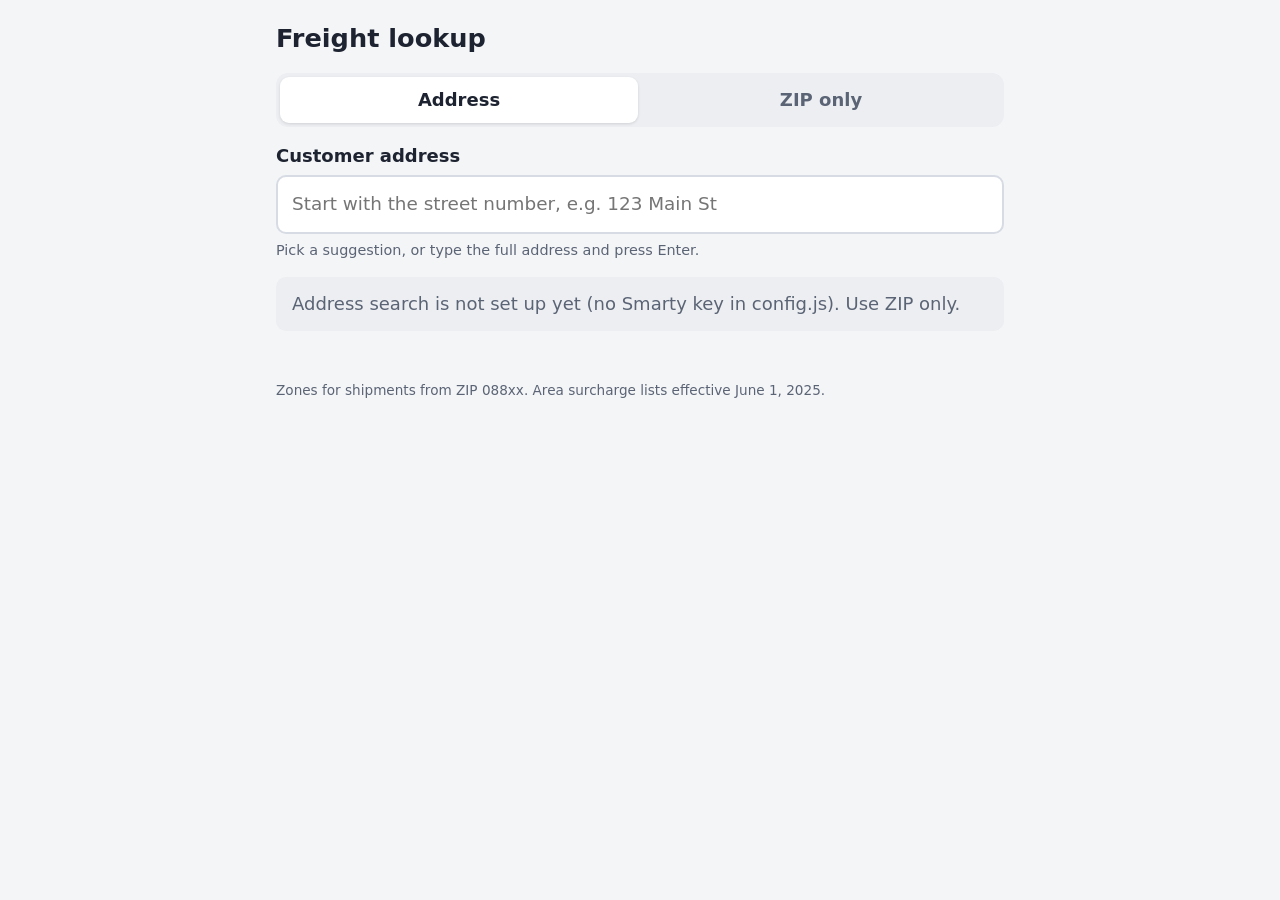
==== site/index.html @ a73387a0 "Add freight lookup app: UPS zones, rural surcharge, Smarty address check Build script turns the UPS " ====
<!doctype html>
<html lang="en">
<head>
  <meta charset="utf-8">
  <meta name="viewport" content="width=device-width, initial-scale=1">
  <title>Freight Lookup</title>
  <link rel="stylesheet" href="style.css">
  <script src="config.js"></script>
  <script type="module" src="app.js"></script>
</head>
<body>
  <main>
    <h1>Freight lookup</h1>

    <div class="tabs" role="tablist">
      <button role="tab" id="tab-address" aria-selected="true">Address</button>
      <button role="tab" id="tab-zip" aria-selected="false">ZIP only</button>
    </div>

    <form id="address-form" autocomplete="off">
      <label for="address">Customer address</label>
      <input id="address" type="text" placeholder="Start with the street number, e.g. 123 Main St"
             role="combobox" aria-expanded="false" aria-controls="suggestions" aria-autocomplete="list">
      <ul id="suggestions" role="listbox" hidden></ul>
      <p class="hint">Pick a suggestion, or type the full address and press Enter.</p>
    </form>

    <form id="zip-form" hidden>
      <label for="zip">Destination ZIP code</label>
      <div class="row">
        <input id="zip" type="text" inputmode="numeric" maxlength="10" placeholder="e.g. 08701">
        <button type="submit">Look up</button>
      </div>
      <p class="hint">No address check. Shows zone and rural status only.</p>
    </form>

    <div id="status" role="status" aria-live="polite"></div>
    <section id="results" aria-live="polite"></section>

    <section id="recent-section" hidden>
      <div class="recent-head">
        <h2>Recent lookups</h2>
        <button id="clear-recent" class="link">Clear</button>
      </div>
      <ul id="recent"></ul>
    </section>

    <footer id="footer"></footer>
  </main>
</body>
</html>
---- site/style.css ----
:root {
  --bg: #f4f5f7; --panel: #fff; --text: #1d2330; --muted: #5b6475; --line: #d7dbe3;
  --accent: #2456c7;
  --green-bg: #e3f5e8; --green: #17663a;
  --blue-bg: #e2ebfb; --blue: #1c4aa8;
  --amber-bg: #fdf1d8; --amber: #8a5300;
  --orange-bg: #fde4d4; --orange: #9a3a06;
  --red-bg: #fbe0e0; --red: #a01c1c;
  --grey-bg: #eceef2; --grey: #5b6475;
}
@media (prefers-color-scheme: dark) {
  :root {
    --bg: #14171d; --panel: #1e222b; --text: #e8eaf0; --muted: #a2a9b8; --line: #343a47;
    --accent: #7ea6ff;
    --green-bg: #183a25; --green: #8be0aa;
    --blue-bg: #1b2c4f; --blue: #a9c4ff;
    --amber-bg: #3d2e10; --amber: #f5c46b;
    --orange-bg: #43260f; --orange: #ffab76;
    --red-bg: #451b1b; --red: #ff9c9c;
    --grey-bg: #2a2f3a; --grey: #a2a9b8;
  }
}
* { box-sizing: border-box; }
body { margin: 0; background: var(--bg); color: var(--text); font: 18px/1.45 system-ui, -apple-system, "Segoe UI", sans-serif; }
main { max-width: 760px; margin: 0 auto; padding: 20px 16px 48px; }
h1 { font-size: 1.6rem; margin: 0 0 16px; }
h2 { font-size: 1.1rem; margin: 0; }
label { display: block; font-weight: 600; margin-bottom: 6px; }
input { width: 100%; font: inherit; font-size: 1.15rem; padding: 14px; border: 2px solid var(--line); border-radius: 10px; background: var(--panel); color: var(--text); }
input:focus { outline: none; border-color: var(--accent); }
button { font: inherit; cursor: pointer; }
.hint { color: var(--muted); font-size: .9rem; margin: 6px 0 0; }
.row { display: flex; gap: 8px; }
.row button, .copy { white-space: nowrap; background: var(--accent); color: #fff; border: 0; border-radius: 10px; padding: 0 20px; font-weight: 600; }
@media (prefers-color-scheme: dark) { .row button, .copy { color: #0d1220; } }

.tabs { display: flex; gap: 4px; margin-bottom: 16px; background: var(--grey-bg); padding: 4px; border-radius: 12px; }
.tabs button { flex: 1; border: 0; background: none; color: var(--muted); padding: 10px; border-radius: 9px; font-weight: 600; }
.tabs button[aria-selected="true"] { background: var(--panel); color: var(--text); box-shadow: 0 1px 3px rgba(0,0,0,.12); }

form { position: relative; }
#suggestions { list-style: none; margin: 4px 0 0; padding: 4px; position: absolute; left: 0; right: 0; z-index: 5; background: var(--panel); border: 1px solid var(--line); border-radius: 10px; box-shadow: 0 8px 24px rgba(0,0,0,.15); max-height: 60vh; overflow-y: auto; }
#suggestions button { display: block; width: 100%; text-align: left; border: 0; background: none; color: var(--text); padding: 12px; border-radius: 8px; }
#suggestions button:hover, #suggestions button:focus { background: var(--blue-bg); outline: none; }
#suggestions .more { color: var(--muted); font-size: .9rem; }

#status { margin: 16px 0 0; }
#status:empty { display: none; }
.msg { padding: 14px 16px; border-radius: 10px; font-weight: 500; }
.msg.error { background: var(--red-bg); color: var(--red); }
.msg.info { background: var(--grey-bg); color: var(--muted); }

#results { display: grid; gap: 14px; margin-top: 18px; }
.card { background: var(--panel); border-radius: 14px; padding: 18px; border: 1px solid var(--line); }
.card .label { font-size: .85rem; text-transform: uppercase; letter-spacing: .04em; font-weight: 700; opacity: .85; }
.card .big { font-size: 2rem; font-weight: 800; line-height: 1.15; margin-top: 2px; }
.card .sub { margin-top: 4px; }
.pair { display: grid; grid-template-columns: repeat(auto-fit, minmax(240px, 1fr)); gap: 14px; }
@media (max-width: 560px) { .card .big { font-size: 1.7rem; } }
.green { background: var(--green-bg); color: var(--green); border-color: transparent; }
.blue { background: var(--blue-bg); color: var(--blue); border-color: transparent; }
.amber { background: var(--amber-bg); color: var(--amber); border-color: transparent; }
.orange { background: var(--orange-bg); color: var(--orange); border-color: transparent; }
.red { background: var(--red-bg); color: var(--red); border-color: transparent; }
.grey { background: var(--grey-bg); color: var(--grey); border-color: transparent; }

.addr { display: flex; gap: 12px; align-items: center; justify-content: space-between; flex-wrap: wrap; }
.addr .text { font-size: 1.25rem; font-weight: 600; }
.copy { padding: 10px 18px; }

.zones { width: 100%; border-collapse: collapse; margin-top: 8px; }
.zones td { padding: 10px 4px; border-top: 1px solid var(--line); }
.zones td:last-child { text-align: right; font-size: 1.5rem; font-weight: 800; }
.zones .na { font-size: 1rem; font-weight: 500; color: var(--muted); }

#recent-section { margin-top: 32px; }
.recent-head { display: flex; justify-content: space-between; align-items: center; }
.link { border: 0; background: none; color: var(--accent); text-decoration: underline; padding: 4px; }
#recent { list-style: none; padding: 0; margin: 8px 0 0; }
#recent button { width: 100%; text-align: left; background: var(--panel); border: 1px solid var(--line); border-radius: 10px; padding: 10px 14px; margin-bottom: 6px; color: var(--text); }
#recent small { color: var(--muted); }
footer { margin-top: 32px; color: var(--muted); font-size: .85rem; }
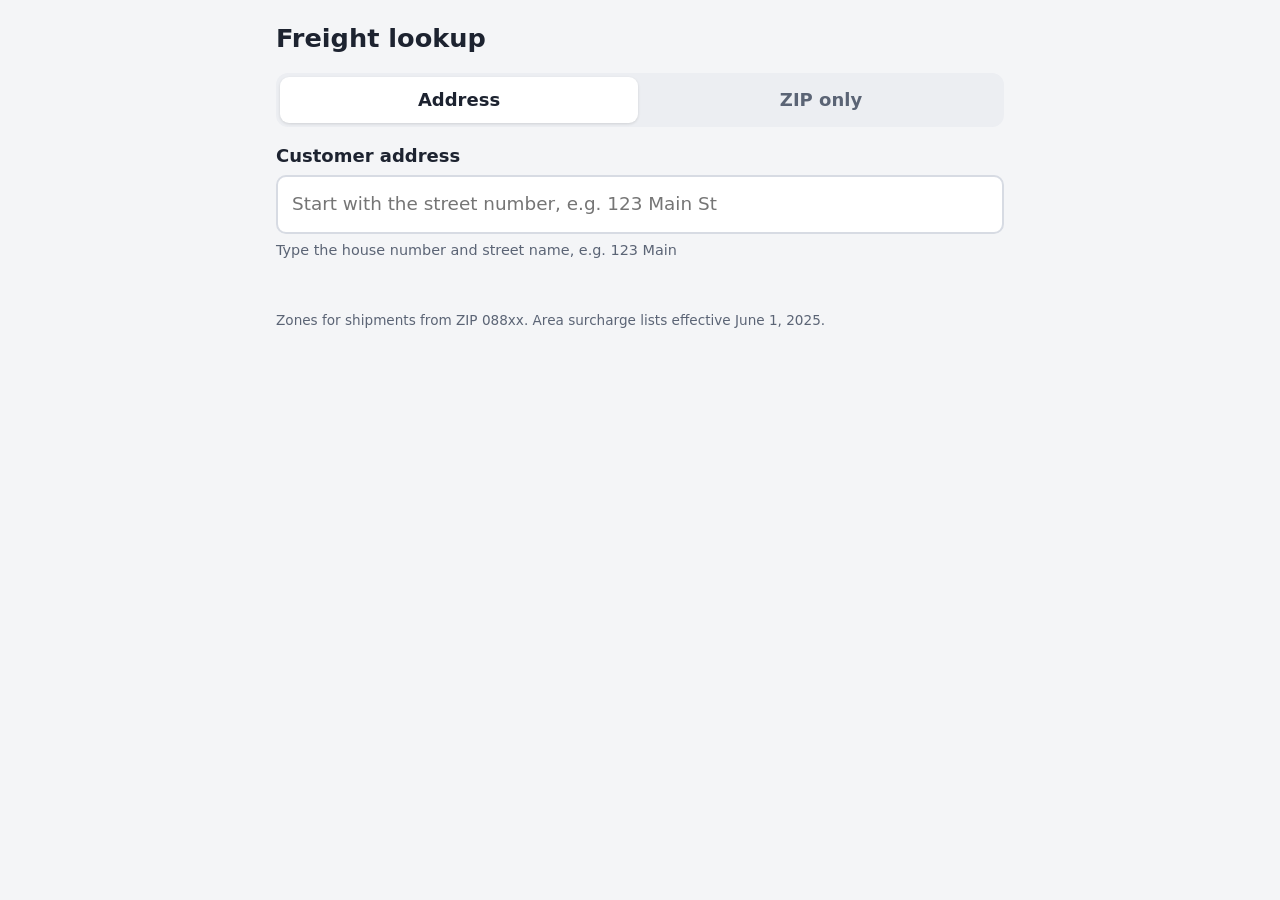
==== commit 035a2b2a: "Save Smarty lookups: wait for house number and 4 street letters, 500 ms pause, cache repeats Verify " ====
--- a/site/index.html
+++ b/site/index.html
@@ -22,7 +22,7 @@
       <input id="address" type="text" placeholder="Start with the street number, e.g. 123 Main St"
              role="combobox" aria-expanded="false" aria-controls="suggestions" aria-autocomplete="list">
       <ul id="suggestions" role="listbox" hidden></ul>
-      <p class="hint">Pick a suggestion, or type the full address and press Enter.</p>
+      <p class="hint" id="address-hint">Type the house number and street name, e.g. 123 Main</p>
     </form>
 
     <form id="zip-form" hidden>
